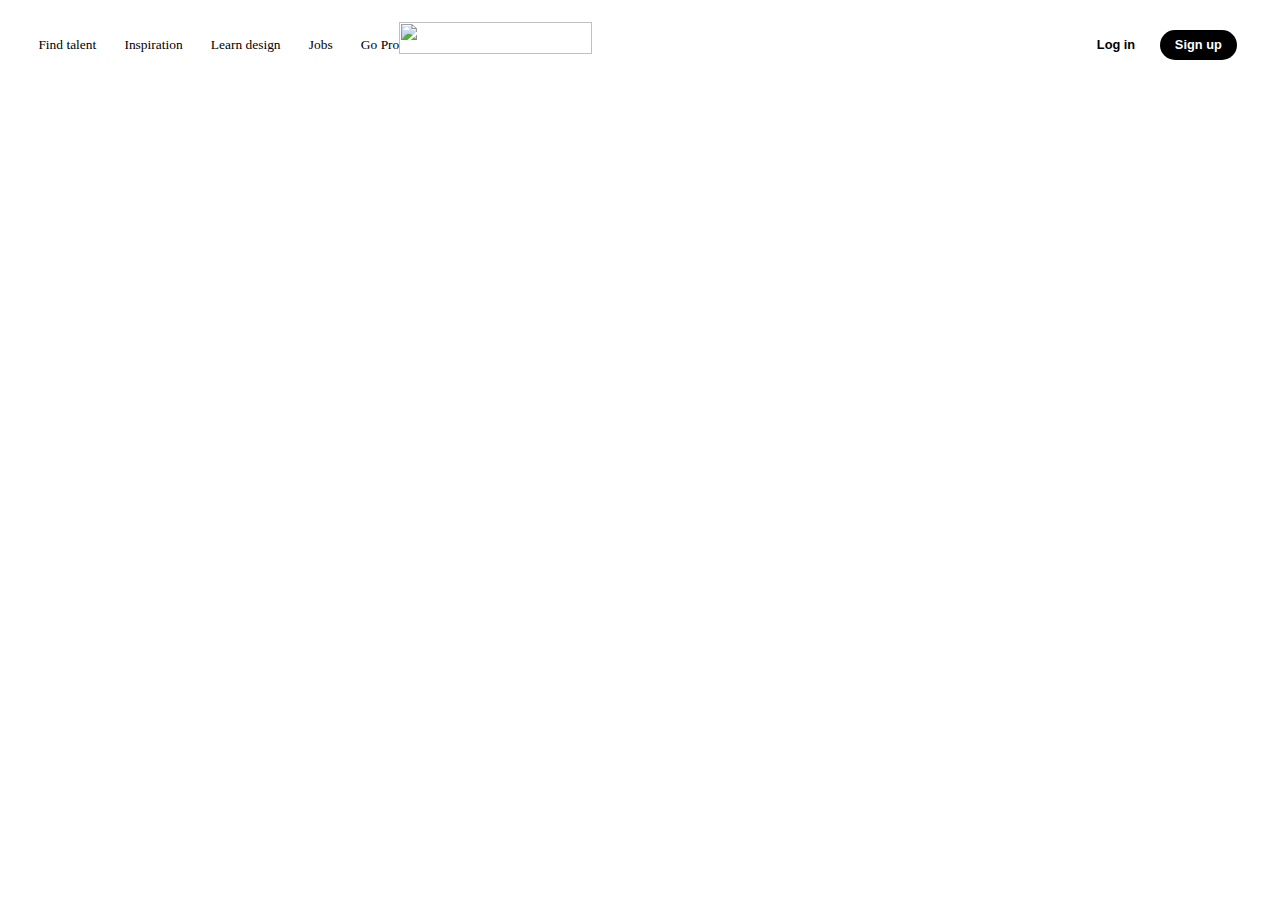
==== dribble clone/index.html @ 77bed71b "added navigation structure" ====
<!DOCTYPE html>
<html lang="en">
    <head>
        <meta charset="UTF-8" />
        <meta name="viewport" content="width=device-width, initial-scale=1.0" />
        <title>Dribble</title>
        <link rel="stylesheet" href="styles.css" />
    </head>
    <body>
        <div id="page1">
            <nav>
                <div id="part1">
                    <h4>Find talent</h4>
                    <h4>Inspiration</h4>
                    <h4>Learn design</h4>
                    <h4>Jobs</h4>
                    <h4>Go Pro</h4>
                </div>
                <img
                    src="https://miro.medium.com/v2/resize:fit:1256/1*PhdAw7Tu0Zac-V3MxzEJNw.png"
                    alt=""
                />
                <div id="part2">
                    <button id="login">Log in</button>
                    <button>Sign up</button>
                </div>
            </nav>
            <section id="content"></section>
        </div>
    </body>
</html>
---- dribble clone/styles.css ----
* {
    margin: 0;
    padding: 0;
    box-sizing: border-box;
}

html,
body {
    height: 100%;
    width: 100%;
}




#page1 {
    height: 100%;
    width: 100%;
    padding: 1vw 3vw;
}

nav {
    height: 5vw;
    width: 100%;
    display: flex;
    justify-content: space-between;
    align-items: center;
}


#part1 {
    width: 30%;
    height: 100%;
    display: flex;
    justify-content: space-between;
    align-items: center;
}

#part1 h4 {
    font-size: 1.05vw;
    font-weight: 500;
}

nav img {
    height: 70%;
    width: 40%;
    object-fit: cover;
    object-position: center;
}

#part2 {
    width: 30%;
    display: flex;
    justify-content: flex-end;
    align-items: center;

}

#part2 button {
    padding: 0.6vw 1.2vw;
    border-radius: 50px;
    font-size: 1vw;
    font-weight: 600;
    border: none;
    background-color: #000;
    color: #fff;
    margin: 0 0.35vw;
}

#part2 #login {
    background-color: transparent;
    color: black;
}

#content {
    height: calc(100% - 6vw);
    width: 100%;
}
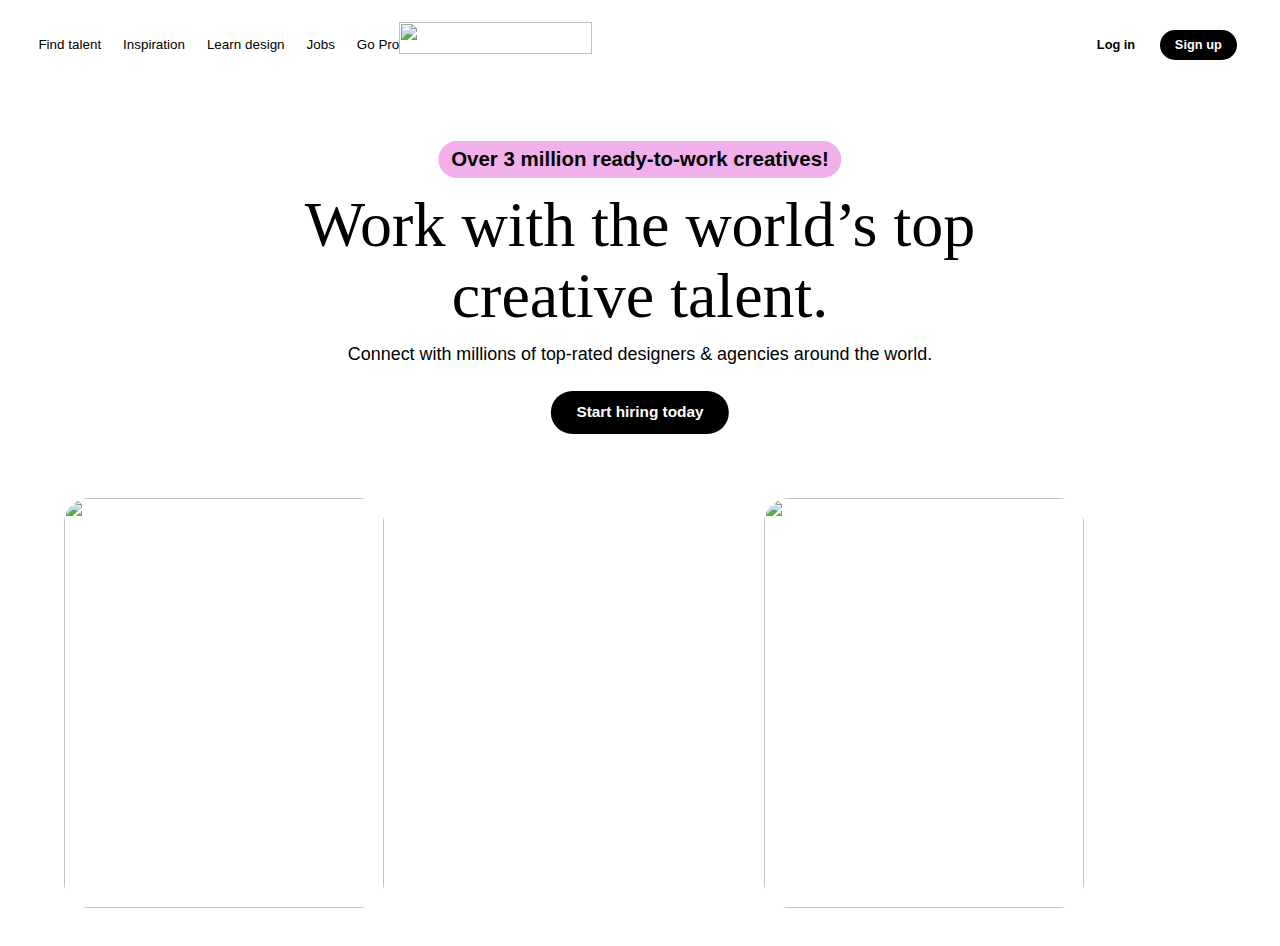
==== commit 664389b2: "dribble landing page" ====
--- a/dribble clone/index.html
+++ b/dribble clone/index.html
@@ -25,7 +25,138 @@
                     <button>Sign up</button>
                 </div>
             </nav>
-            <section id="content"></section>
+            <section id="content">
+                <h3>Over 3 million ready-to-work creatives!</h3>
+                <h1>
+                    Work with the world’s top <br />
+                    creative talent.
+                </h1>
+                <h4>
+                    Connect with millions of top-rated designers & agencies
+                    around the world.
+                </h4>
+                <button>Start hiring today</button>
+                <div id="scroll">
+                    <div id="container">
+                        <div class="elem">
+                            <img
+                                src="https://cdn.dribbble.com/uploads/47172/original/d85ae8c7db2421e9a01ecac942978d4b.png?1685645079&format=webp&resize=320x399&vertical=center"
+                                alt=""
+                            />
+                            <div class="text-bottom"></div>
+                        </div>
+                        <div class="elem">
+                            <video
+                                autoplay
+                                loop
+                                muted
+                                src="https://cdn.dribbble.com/uploads/47180/original/1def7b9fb30832c4af4353b325d9c3af.mp4?1685645402"
+                            ></video>
+                        </div>
+                        <div class="elem">
+                            <img
+                                src="https://cdn.dribbble.com/uploads/47174/original/4f02d72fe701b15b2168a4954332427f.png?1685645150&format=webp&resize=320x399&vertical=center"
+                                alt=""
+                            />
+                        </div>
+                        <div class="elem">
+                            <video
+                                autoplay
+                                loop
+                                muted
+                                src="https://cdn.dribbble.com/uploads/47179/original/35d07cfebd303e05e688078015da0cc2.mp4?1685645373"
+                            ></video>
+                        </div>
+                        <div class="elem">
+                            <img
+                                src="https://cdn.dribbble.com/uploads/47173/original/Vladimir_Gruev.png?1689174896&format=webp&resize=320x399&vertical=center"
+                                alt=""
+                            />
+                        </div>
+                        <div class="elem">
+                            <video
+                                autoplay
+                                loop
+                                muted
+                                src="https://cdn.dribbble.com/uploads/47181/original/1e3a73a174484bef522b620c401cd00a.mp4?1685645427"
+                            ></video>
+                        </div>
+                        <div class="elem">
+                            <img
+                                src="https://cdn.dribbble.com/uploads/47170/original/cd3266dde4f00a5d6a509c7375ddaecd.png?1685644840&format=webp&resize=320x399&vertical=center"
+                                alt=""
+                            />
+                        </div>
+                        <div class="elem">
+                            <video
+                                autoplay
+                                loop
+                                muted
+                                src="https://cdn.dribbble.com/uploads/47180/original/1def7b9fb30832c4af4353b325d9c3af.mp4?1685645402"
+                            ></video>
+                        </div>
+                    </div>
+                    <div id="container">
+                        <div class="elem">
+                            <img
+                                src="https://cdn.dribbble.com/uploads/47172/original/d85ae8c7db2421e9a01ecac942978d4b.png?1685645079&format=webp&resize=320x399&vertical=center"
+                                alt=""
+                            />
+                            <div class="text-bottom"></div>
+                        </div>
+                        <div class="elem">
+                            <video
+                                autoplay
+                                loop
+                                muted
+                                src="https://cdn.dribbble.com/uploads/47180/original/1def7b9fb30832c4af4353b325d9c3af.mp4?1685645402"
+                            ></video>
+                        </div>
+                        <div class="elem">
+                            <img
+                                src="https://cdn.dribbble.com/uploads/47174/original/4f02d72fe701b15b2168a4954332427f.png?1685645150&format=webp&resize=320x399&vertical=center"
+                                alt=""
+                            />
+                        </div>
+                        <div class="elem">
+                            <video
+                                autoplay
+                                loop
+                                muted
+                                src="https://cdn.dribbble.com/uploads/47179/original/35d07cfebd303e05e688078015da0cc2.mp4?1685645373"
+                            ></video>
+                        </div>
+                        <div class="elem">
+                            <img
+                                src="https://cdn.dribbble.com/uploads/47173/original/Vladimir_Gruev.png?1689174896&format=webp&resize=320x399&vertical=center"
+                                alt=""
+                            />
+                        </div>
+                        <div class="elem">
+                            <video
+                                autoplay
+                                loop
+                                muted
+                                src="https://cdn.dribbble.com/uploads/47181/original/1e3a73a174484bef522b620c401cd00a.mp4?1685645427"
+                            ></video>
+                        </div>
+                        <div class="elem">
+                            <img
+                                src="https://cdn.dribbble.com/uploads/47170/original/cd3266dde4f00a5d6a509c7375ddaecd.png?1685644840&format=webp&resize=320x399&vertical=center"
+                                alt=""
+                            />
+                        </div>
+                        <div class="elem">
+                            <video
+                                autoplay
+                                loop
+                                muted
+                                src="https://cdn.dribbble.com/uploads/47180/original/1def7b9fb30832c4af4353b325d9c3af.mp4?1685645402"
+                            ></video>
+                        </div>
+                    </div>
+                </div>
+            </section>
         </div>
     </body>
 </html>
--- a/dribble clone/styles.css
+++ b/dribble clone/styles.css
@@ -2,6 +2,7 @@
     margin: 0;
     padding: 0;
     box-sizing: border-box;
+    font-family: Arial, Helvetica, sans-serif;
 }
 
 html,
@@ -9,8 +10,6 @@
     height: 100%;
     width: 100%;
 }
-
-
 
 
 #page1 {
@@ -75,4 +74,95 @@
 #content {
     height: calc(100% - 6vw);
     width: 100%;
+    padding-top: 5vw;
+}
+
+#content h3 {
+    background-color: #f2b0ea;
+    padding: 0.5vw 1vw;
+    width: fit-content;
+    border-radius: 50px;
+    position: relative;
+    left: 50%;
+    transform: translateX(-50%);
+    font-size: 1.6vw;
+}
+
+#content h1 {
+    font-size: 5vw;
+    text-align: center;
+    margin: 1vw 0;
+    font-family: "Source Serif 4";
+    font-weight: 100;
+    line-height: 5.5vw;
+    margin: 1vw;
+}
+
+#content h4 {
+    font-size: 1.4vw;
+    text-align: center;
+    font-weight: 500;
+}
+
+#content button {
+    padding: 1vw 2vw;
+    border-radius: 50px;
+    font-size: 1.2vw;
+    font-weight: 600;
+    border: none;
+    background-color: #000;
+    color: #fff;
+    margin: 0 0.35vw;
+    position: relative;
+    left: 50%;
+    transform: translateX(-50%);
+    margin: 2vw 0;
+}
+
+#scroll {
+    height: 38vw;
+    width: 100%;
+    overflow-x: hidden;
+    overflow-y: hidden;
+    white-space: nowrap;
+    /*to bring another container to beside to it*/
+}
+
+#scroll .elem {
+    display: inline-block;
+}
+
+#scroll img,
+video {
+    height: 32vw;
+    width: 25vw;
+    border-radius: 25px;
+    object-fit: cover;
+    object-position: 22% 25%;
+    margin: 1vw;
+}
+
+#container {
+    padding: 1vw;
+    display: inline-block;
+    height: 100%;
+    width: fit-content;
+    animation: anime;
+    animation-duration: 30s;
+    animation-timing-function: linear;
+    animation-iteration-count: infinite;
+    animation-delay: 2s;
+}
+
+@keyframes anime {
+
+    /* this is used to add marquee animation */
+    from {
+        transform: translateX(0);
+    }
+
+    to {
+        transform: translateX(-100%);
+    }
+
 }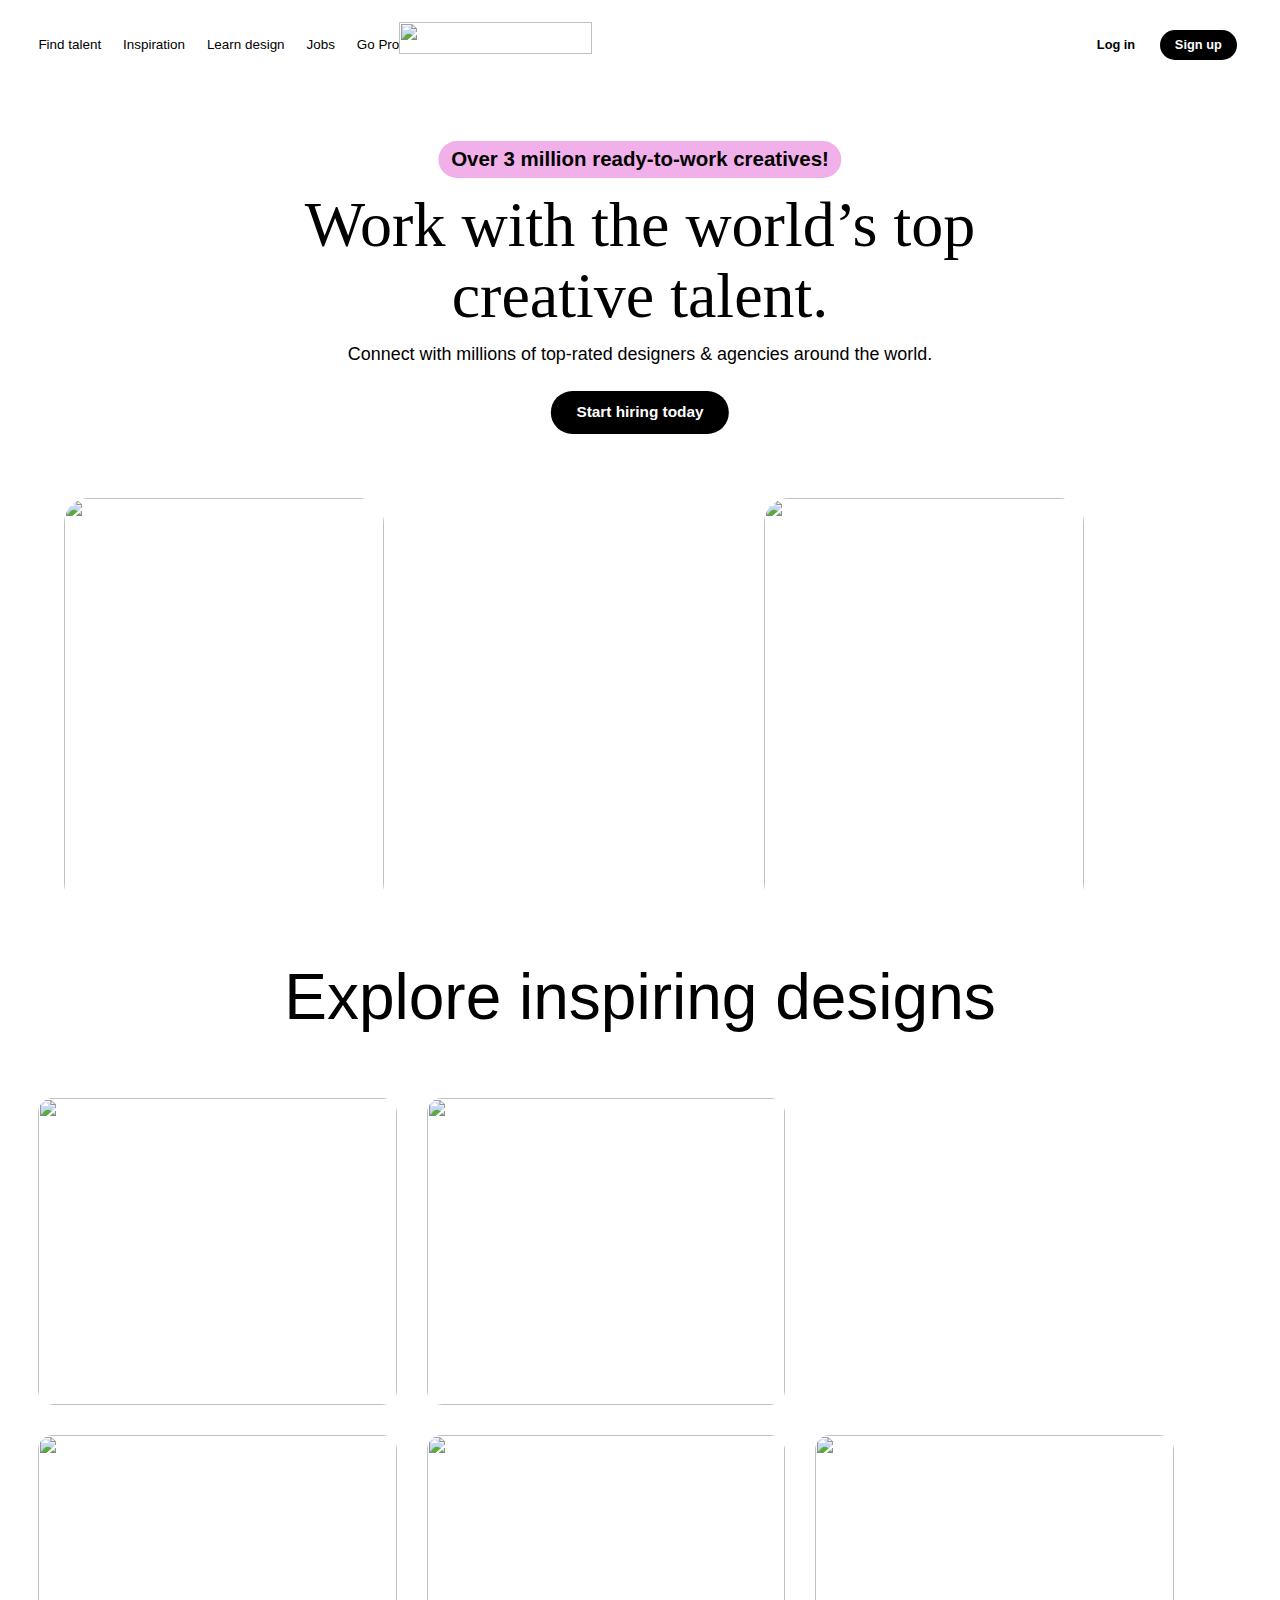
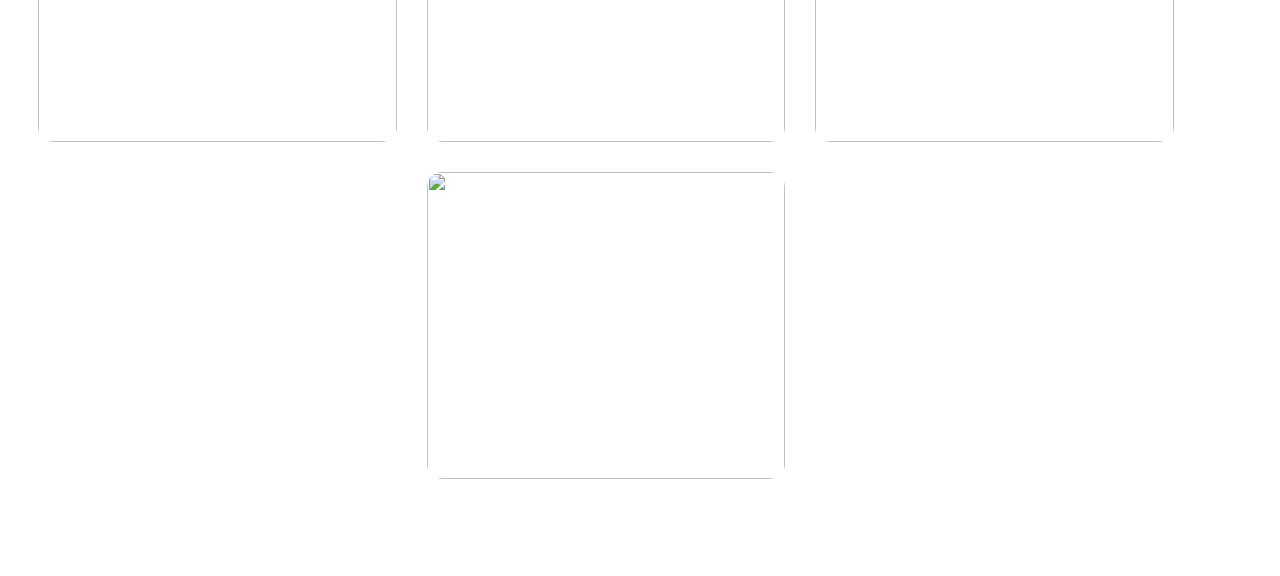
==== commit 04475771: "commit" ====
--- a/dribble clone/index.html
+++ b/dribble clone/index.html
@@ -4,6 +4,10 @@
         <meta charset="UTF-8" />
         <meta name="viewport" content="width=device-width, initial-scale=1.0" />
         <title>Dribble</title>
+        <link
+            href="https://cdn.jsdelivr.net/npm/remixicon@3.5.0/fonts/remixicon.css"
+            rel="stylesheet"
+        />
         <link rel="stylesheet" href="styles.css" />
     </head>
     <body>
@@ -158,5 +162,93 @@
                 </div>
             </section>
         </div>
+        <div id="page2">
+            <h1>Explore inspiring designs</h1>
+            <div class="box">
+                <img
+                    src="https://cdn.dribbble.com/userupload/10985667/file/original-3c6c333c2edf24f7613e4823249fe423.png?resize=400x300&vertical=center"
+                    alt=""
+                />
+                <div class="box-bottom">
+                    <h5>Productivity</h5>
+                    <i class="ri-heart-3-line"></i>
+                </div>
+            </div>
+
+            <div class="box">
+                <img
+                    src="https://cdn.dribbble.com/userupload/11097471/file/original-4b4e762d9728e45cc96664cd1965d844.jpg?resize=400x300&vertical=center"
+                    alt=""
+                />
+                <div class="box-bottom">
+                    <h5>Productivity</h5>
+                    <i class="ri-heart-3-line"></i>
+                </div>
+            </div>
+            <div class="box">
+                <video
+                    autoplay
+                    loop
+                    muted
+                    src="https://cdn.dribbble.com/userupload/9405278/file/large-f61d369f6a6a46c88dceb098c65c3a10.mp4"
+                ></video>
+                <div class="box-bottom">
+                    <h5>Productivity</h5>
+                    <i class="ri-heart-3-line"></i>
+                </div>
+            </div>
+            <div class="box">
+                <img
+                    src="https://cdn.dribbble.com/userupload/10990040/file/original-9edbdf806cb2d90933c6aedf96ec1dd7.png?resize=400x300&vertical=center"
+                    alt=""
+                />
+                <div class="box-bottom">
+                    <h5>Productivity</h5>
+                    <i class="ri-heart-3-line"></i>
+                </div>
+            </div>
+            <div class="box">
+                <img
+                    src="https://cdn.dribbble.com/userupload/10985667/file/original-3c6c333c2edf24f7613e4823249fe423.png?resize=400x300&vertical=center"
+                    alt=""
+                />
+                <div class="box-bottom">
+                    <h5>Productivity</h5>
+                    <i class="ri-heart-3-line"></i>
+                </div>
+            </div>
+            <div class="box">
+                <img
+                    src="https://cdn.dribbble.com/userupload/11097471/file/original-4b4e762d9728e45cc96664cd1965d844.jpg?resize=400x300&vertical=center"
+                    alt=""
+                />
+                <div class="box-bottom">
+                    <h5>Productivity</h5>
+                    <i class="ri-heart-3-line"></i>
+                </div>
+            </div>
+            <div class="box">
+                <video
+                    autoplay
+                    loop
+                    muted
+                    src="https://cdn.dribbble.com/userupload/9405278/file/large-f61d369f6a6a46c88dceb098c65c3a10.mp4"
+                ></video>
+                <div class="box-bottom">
+                    <h5>Productivity</h5>
+                    <i class="ri-heart-3-line"></i>
+                </div>
+            </div>
+            <div class="box">
+                <img
+                    src="https://cdn.dribbble.com/userupload/10990040/file/original-9edbdf806cb2d90933c6aedf96ec1dd7.png?resize=400x300&vertical=center"
+                    alt=""
+                />
+                <div class="box-bottom">
+                    <h5>Productivity</h5>
+                    <i class="ri-heart-3-line"></i>
+                </div>
+            </div>
+        </div>
     </body>
 </html>
--- a/dribble clone/styles.css
+++ b/dribble clone/styles.css
@@ -7,13 +7,13 @@
 
 html,
 body {
-    height: 100%;
-    width: 100%;
+    height: 100vw;
+    width: 100vw;
 }
 
 
 #page1 {
-    height: 100%;
+    height: 70%;
     width: 100%;
     padding: 1vw 3vw;
 }
@@ -165,4 +165,80 @@
         transform: translateX(-100%);
     }
 
+}
+
+#page2 {
+    height: 100vw;
+    width: 100vw;
+    background-color: rgb(255, 255, 255);
+    position: relative;
+    padding: 2vw;
+    padding-top: 5vw;
+}
+
+#page2 h1 {
+    text-align: center;
+    font-weight: 500;
+    font-size: 5vw;
+    margin-bottom: 4vw;
+}
+
+.box {
+    height: 24vw;
+    width: 28vw;
+    border-radius: 15px;
+    display: inline-block;
+    position: relative;
+    transition: all ease 0.5s;
+    overflow: hidden;
+    margin: 1vw;
+}
+
+.box img {
+    height: 100%;
+    width: 100%;
+    object-fit: fill;
+    object-position: center;
+}
+
+.box video {
+    height: 100%;
+    width: 100%;
+    object-fit: cover;
+    object-position: 20% 20%;
+}
+
+.box-bottom {
+    height: 40%;
+    width: 100%;
+    background: linear-gradient(transparent, rgba(0, 0, 0, 0.63));
+    position: absolute;
+    bottom: -40%;
+    transition: all ease 0.5s;
+    color: #fff;
+    display: flex;
+    align-items: center;
+    justify-content: space-between;
+    padding: 0 1.5vw;
+}
+
+.box-bottom i {
+    background-color: white;
+    padding: 0.5vw 0.5vw;
+    color: #000;
+    font-size: 1.5vw;
+    font-weight: 600;
+    border-radius: 50%;
+}
+
+.box-bottom h5 {
+    font-size: 1.2vw;
+}
+
+.box:hover .box-bottom {
+    bottom: 0;
+}
+
+.box:hover {
+    box-shadow: 0px 2px 20px rgba(123, 123, 123, 0.498);
 }